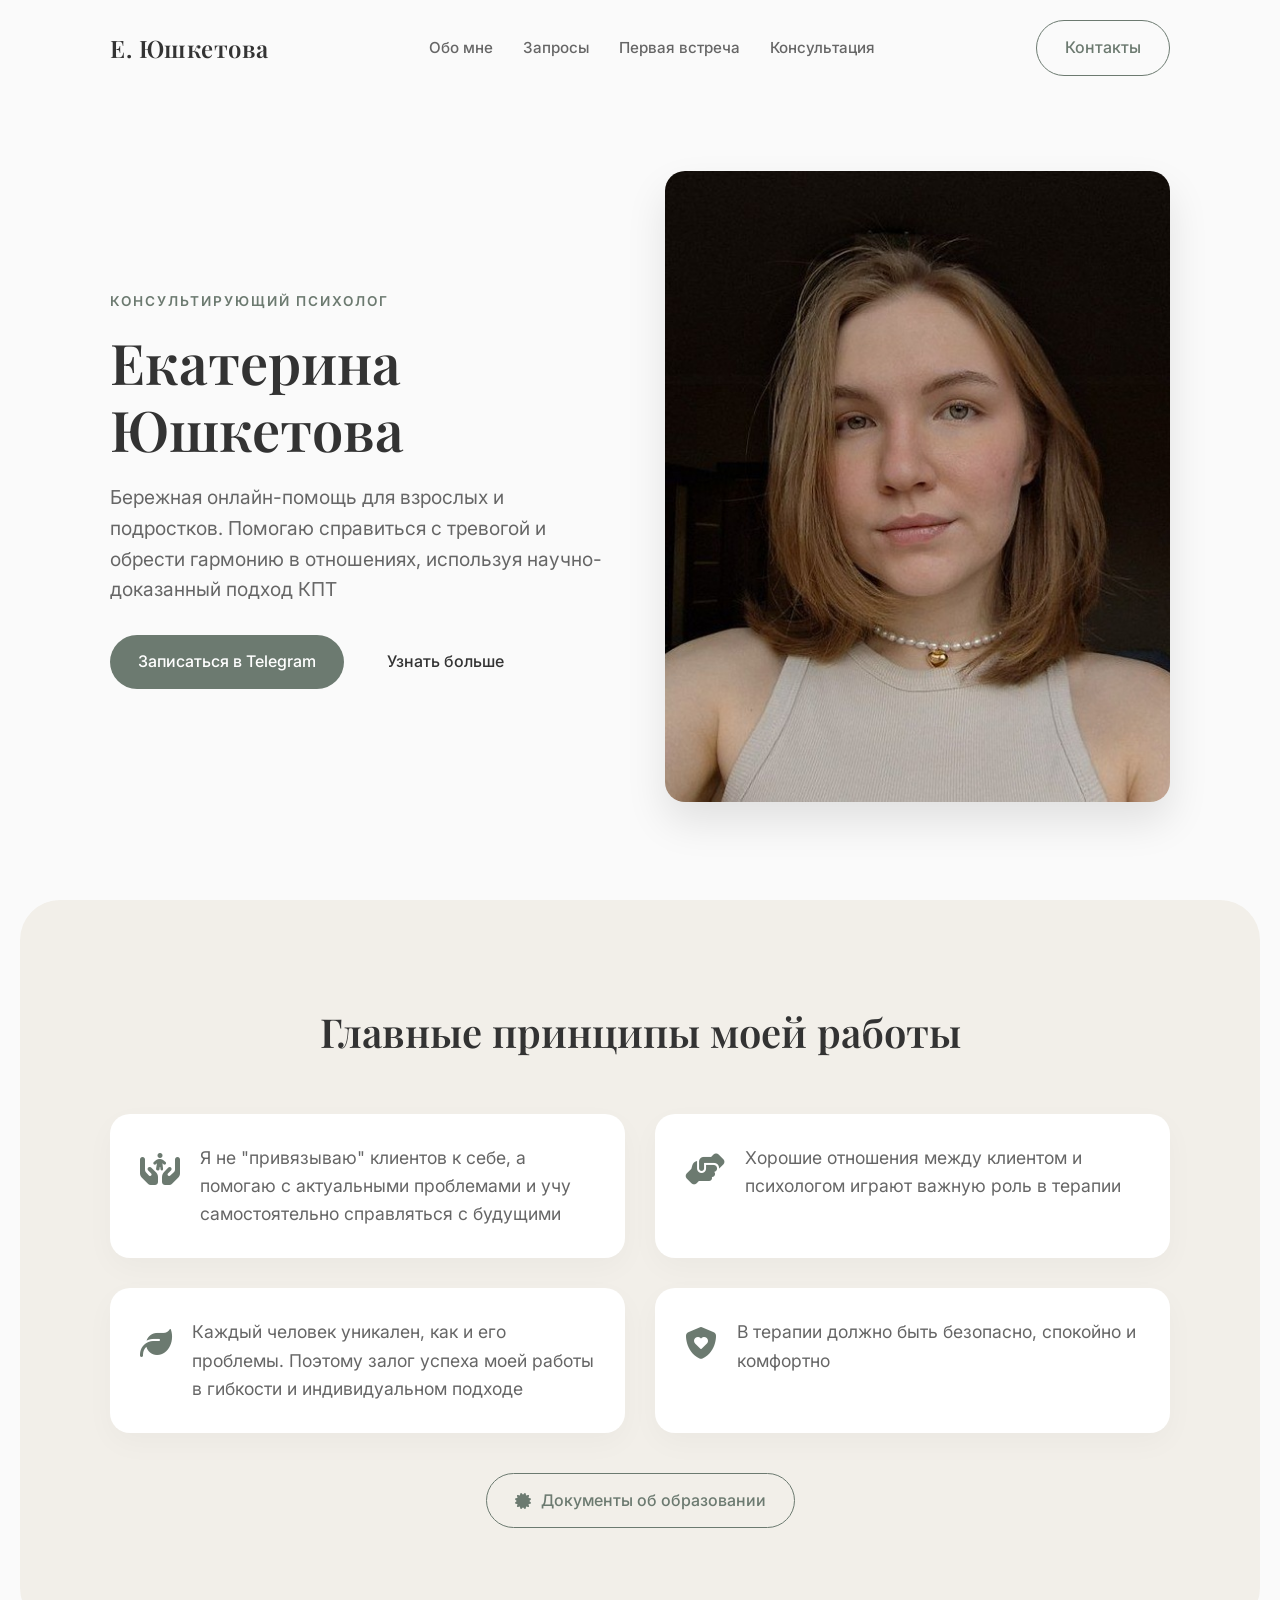
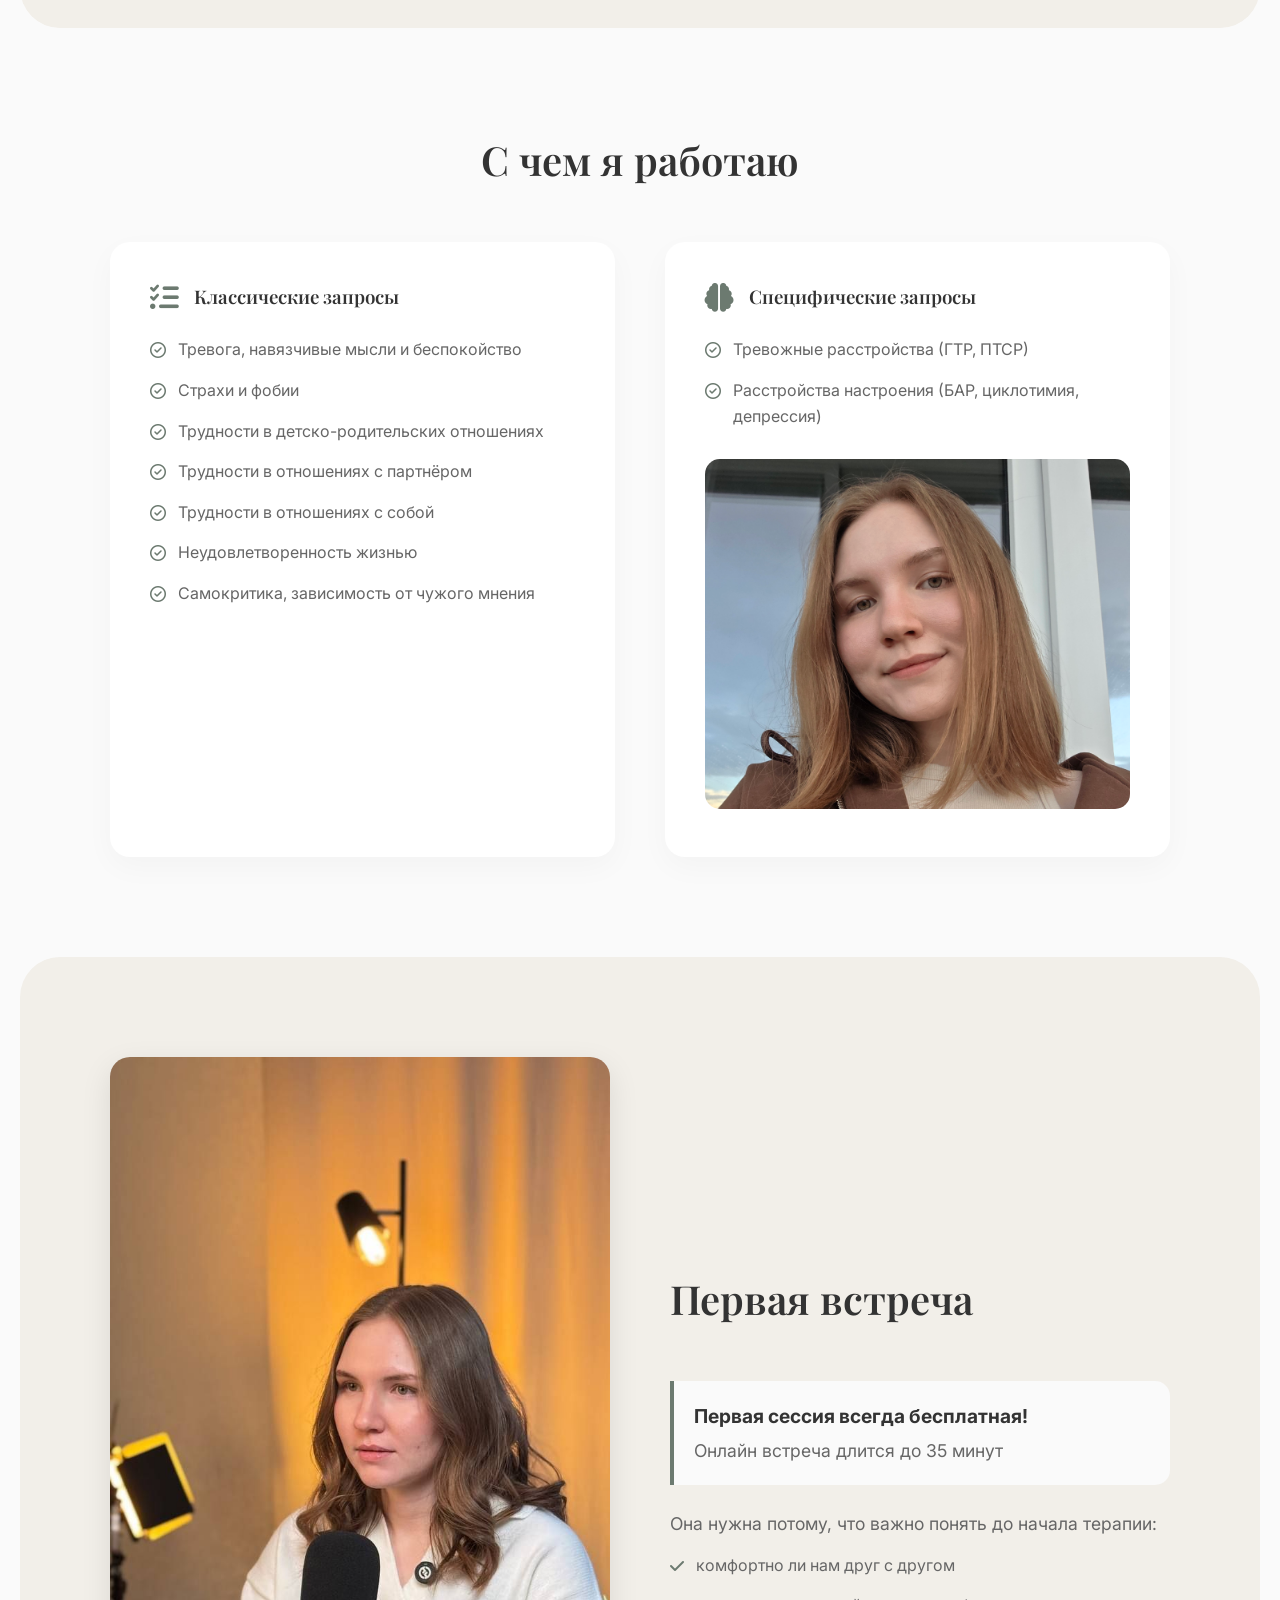
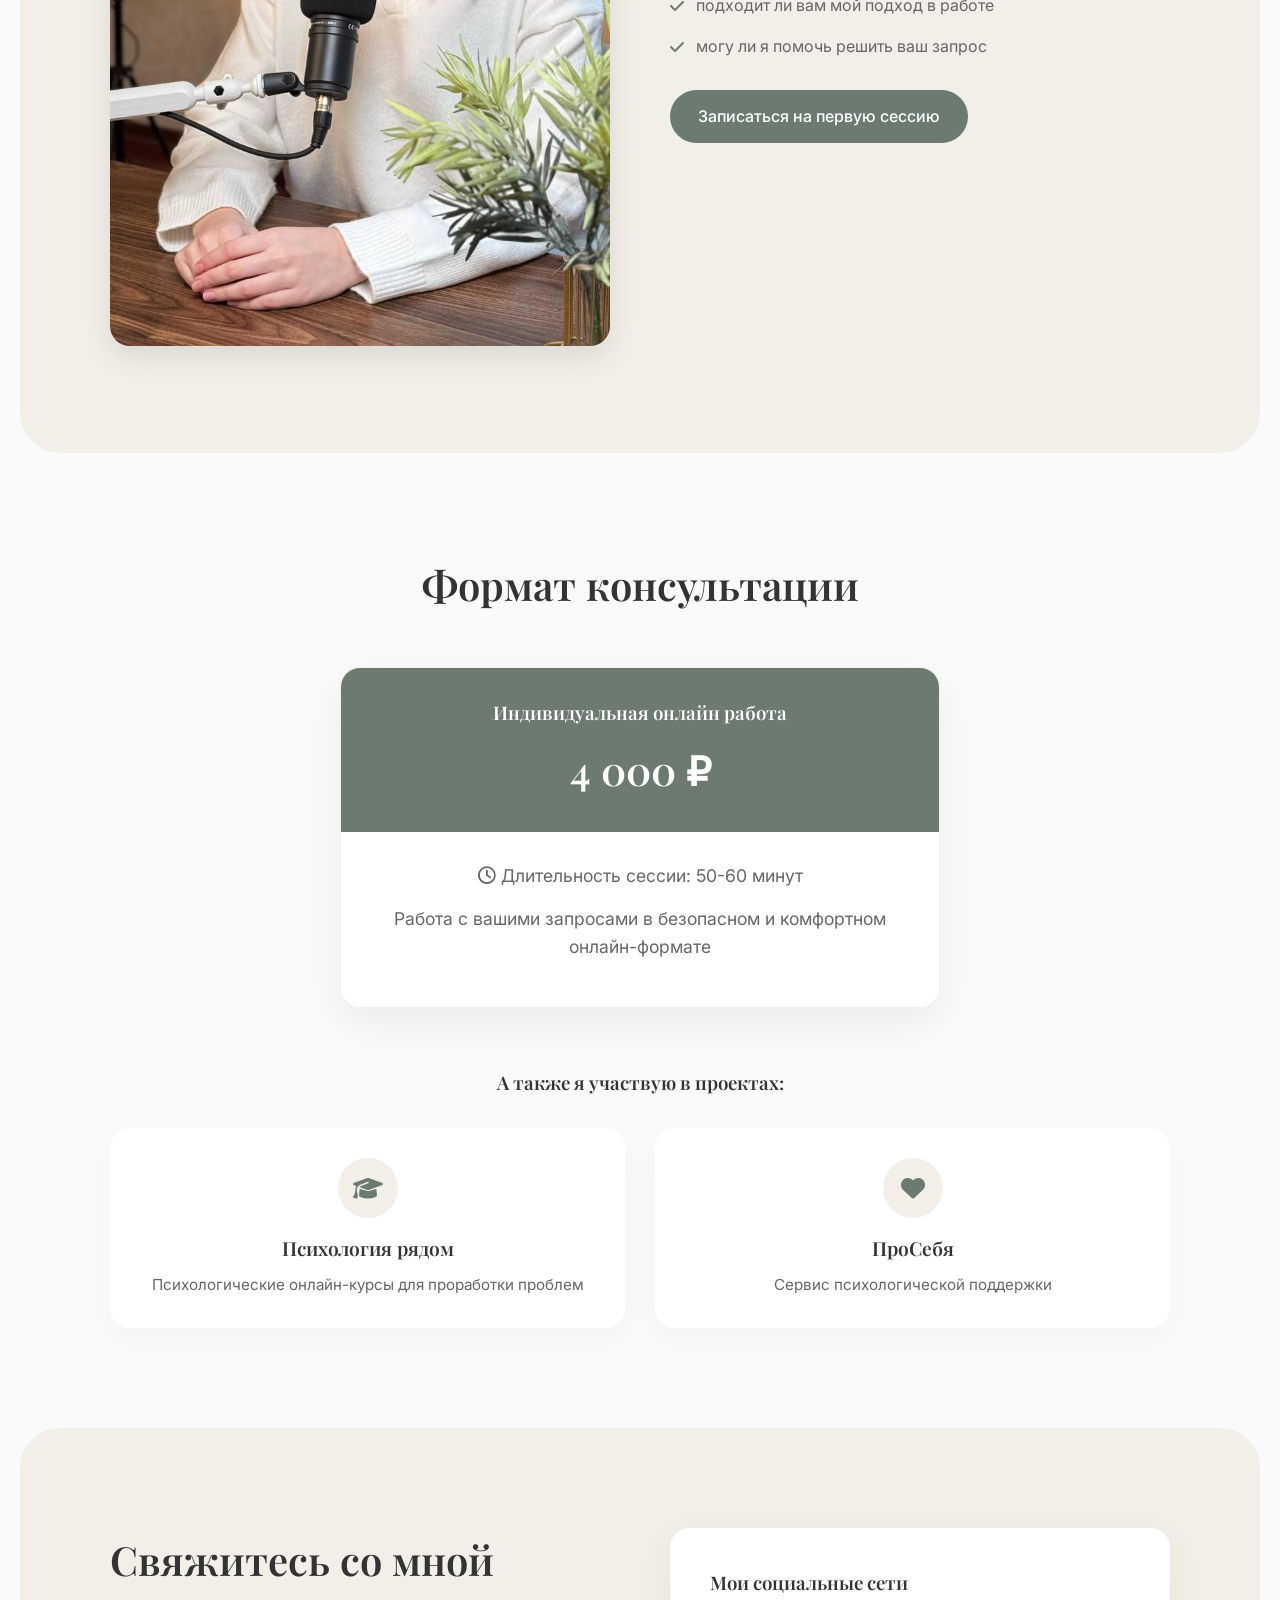
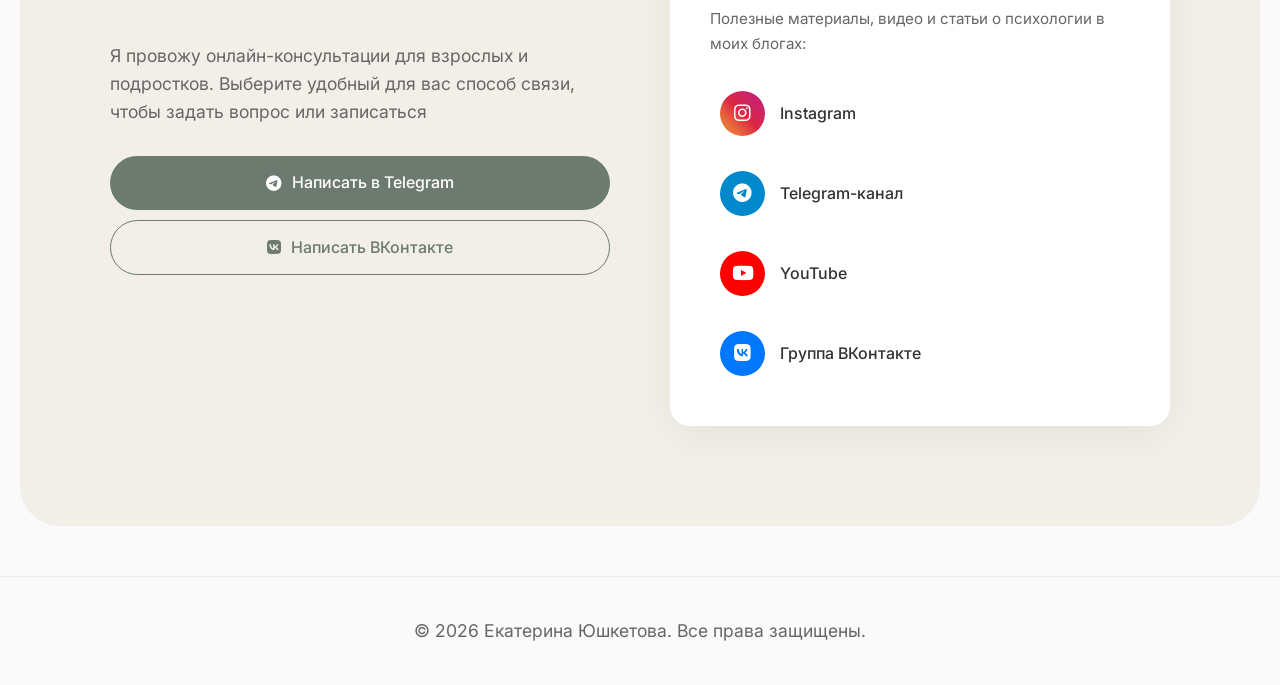
==== index.html @ dc8696ef "Add files via upload" ====
<!DOCTYPE html>
<html lang="ru">
<head>
    <meta charset="UTF-8">
    <meta name="viewport" content="width=device-width, initial-scale=1.0">
    <meta name="description" content="Екатерина Юшкетова — консультирующий психолог. Онлайн консультации, КПТ, помощь при тревоге и сложностях в отношениях.">
    <title>Екатерина Юшкетова | Психолог</title>
    <!-- Fonts -->
    <link rel="preconnect" href="https://fonts.googleapis.com">
    <link rel="preconnect" href="https://fonts.gstatic.com" crossorigin>
    <link href="https://fonts.googleapis.com/css2?family=Inter:wght@300;400;500;600&family=Playfair+Display:ital,wght@0,400;0,600;1,400&display=swap" rel="stylesheet">
    <!-- FontAwesome for icons -->
    <link rel="stylesheet" href="https://cdnjs.cloudflare.com/ajax/libs/font-awesome/6.4.0/css/all.min.css">
    <!-- Custom CSS -->
    <link rel="stylesheet" href="style.css">
</head>
<body>
    <!-- Navbar -->
    <nav class="navbar">
        <div class="container nav-content">
            <a href="#" class="logo">Е. Юшкетова</a>
            <ul class="nav-links">
                <li><a href="#principles">Обо мне</a></li>
                <li><a href="#specialization">Запросы</a></li>
                <li><a href="#first-meeting">Первая встреча</a></li>
                <li><a href="#format">Консультация</a></li>
            </ul>
            <a href="#contacts" class="btn btn-outline nav-btn">Контакты</a>
        </div>
    </nav>

    <!-- Hero Section -->
    <header class="hero">
        <div class="container hero-content">
            <div class="hero-text fade-in-up">
                <p class="subtitle">Консультирующий психолог</p>
                <h1>Екатерина Юшкетова</h1>
                <p class="description">Бережная онлайн-помощь для взрослых и подростков. Помогаю справиться с тревогой и обрести гармонию в отношениях, используя научно-доказанный подход КПТ</p>
                <div class="hero-actions">
                    <a href="https://t.me/The_Katya" target="_blank" class="btn btn-primary">Записаться в Telegram</a>
                    <a href="#principles" class="btn btn-secondary">Узнать больше</a>
                </div>
            </div>
            <div class="hero-image fade-in-up delay-1">
                <!-- Using photo from folder -->
                <img src="Фото/photo_2024-10-14_13-21-22.jpg" alt="Екатерина Юшкетова" style="width:100%; border-radius:20px; object-fit: cover; aspect-ratio: 4/5; box-shadow: 0 20px 40px rgba(0,0,0,0.1);">
            </div>
        </div>
    </header>

    <!-- Principles Section -->
    <section id="principles" class="section bg-light">
        <div class="container">
            <h2 class="section-title fade-in-up">Главные принципы моей работы</h2>
            <div class="principles-grid">
                <div class="principle-card fade-in-up">
                    <div class="icon"><i class="fa-solid fa-hands-holding-child"></i></div>
                    <p>Я не "привязываю" клиентов к себе, а помогаю с актуальными проблемами и учу самостоятельно справляться с будущими</p>
                </div>
                <div class="principle-card fade-in-up delay-1">
                    <div class="icon"><i class="fa-solid fa-handshake-angle"></i></div>
                    <p>Хорошие отношения между клиентом и психологом играют важную роль в терапии</p>
                </div>
                <div class="principle-card fade-in-up delay-2">
                    <div class="icon"><i class="fa-solid fa-leaf"></i></div>
                    <p>Каждый человек уникален, как и его проблемы. Поэтому залог успеха моей работы в гибкости и индивидуальном подходе</p>
                </div>
                <div class="principle-card fade-in-up delay-3">
                    <div class="icon"><i class="fa-solid fa-shield-heart"></i></div>
                    <p>В терапии должно быть безопасно, спокойно и комфортно</p>
                </div>
            </div>
            <div class="text-center mt-4 fade-in-up delay-2" style="margin-top: 40px;">
                <a href="https://vk.ru/album-227094926_305493323" target="_blank" class="btn btn-outline"><i class="fa-solid fa-certificate"></i> Документы об образовании</a>
            </div>
        </div>
    </section>

    <!-- Specialization Section -->
    <section id="specialization" class="section">
        <div class="container">
            <h2 class="section-title fade-in-up">С чем я работаю</h2>
            <div class="services-wrapper">
                <div class="service-column fade-in-up">
                    <div class="column-header">
                        <i class="fa-solid fa-list-check"></i>
                        <h3>Классические запросы</h3>
                    </div>
                    <ul class="custom-list">
                        <li><i class="fa-regular fa-circle-check"></i> Тревога, навязчивые мысли и беспокойство</li>
                        <li><i class="fa-regular fa-circle-check"></i> Страхи и фобии</li>
                        <li><i class="fa-regular fa-circle-check"></i> Трудности в детско-родительских отношениях</li>
                        <li><i class="fa-regular fa-circle-check"></i> Трудности в отношениях с партнёром</li>
                        <li><i class="fa-regular fa-circle-check"></i> Трудности в отношениях с собой</li>
                        <li><i class="fa-regular fa-circle-check"></i> Неудовлетворенность жизнью</li>
                        <li><i class="fa-regular fa-circle-check"></i> Самокритика, зависимость от чужого мнения</li>
                    </ul>
                </div>
                <div class="service-column fade-in-up delay-1">
                    <div class="column-header">
                        <i class="fa-solid fa-brain"></i>
                        <h3>Специфические запросы</h3>
                    </div>
                    <ul class="custom-list">
                        <li><i class="fa-regular fa-circle-check"></i> Тревожные расстройства (ГТР, ПТСР)</li>
                        <li><i class="fa-regular fa-circle-check"></i> Расстройства настроения (БАР, циклотимия, депрессия)</li>
                    </ul>
                    
                    <div class="image-box mt-4" style="margin-top: 30px;">
                        <img src="Фото/lv_0_20250629181248.png" alt="Психолог онлайн" style="width:100%; border-radius:15px; max-height: 350px; object-fit: cover; object-position: top center;">
                    </div>
                </div>
            </div>
        </div>
    </section>

    <!-- First Meeting Section -->
    <section id="first-meeting" class="section bg-light">
        <div class="container meeting-content">
            <div class="meeting-image fade-in-up">
                <img src="Фото/IMG_20260704_150900_415.jpg" alt="Первая встреча" style="width:100%; border-radius:20px; box-shadow: 0 10px 30px rgba(0,0,0,0.1);">
            </div>
            <div class="meeting-text fade-in-up delay-1">
                <h2 class="section-title left-align">Первая встреча</h2>
                <div class="highlight-box">
                    <strong>Первая сессия всегда бесплатная!</strong>
                    <p>Онлайн встреча длится до 35 минут</p>
                </div>
                <p style="margin-top: 25px; margin-bottom: 15px;">Она нужна потому, что важно понять до начала терапии:</p>
                <ul class="custom-list">
                    <li><i class="fa-solid fa-check"></i> комфортно ли нам друг с другом</li>
                    <li><i class="fa-solid fa-check"></i> подходит ли вам мой подход в работе</li>
                    <li><i class="fa-solid fa-check"></i> могу ли я помочь решить ваш запрос</li>
                </ul>
                <div style="margin-top: 30px;">
                    <a href="https://t.me/The_Katya" target="_blank" class="btn btn-primary">Записаться на первую сессию</a>
                </div>
            </div>
        </div>
    </section>

    <!-- Formats & Pricing Section -->
    <section id="format" class="section">
        <div class="container">
            <h2 class="section-title fade-in-up">Формат консультации</h2>
            
            <div class="formats-grid fade-in-up">
                <div class="format-card primary-format">
                    <div class="format-header">
                        <h3>Индивидуальная онлайн работа</h3>
                        <div class="price">4 000 ₽</div>
                    </div>
                    <div class="format-body">
                        <p><i class="fa-regular fa-clock"></i> Длительность сессии: 50-60 минут</p>
                        <p>Работа с вашими запросами в безопасном и комфортном онлайн-формате</p>
                    </div>
                </div>
            </div>

            <h3 class="projects-title fade-in-up" style="margin-top: 60px;">А также я участвую в проектах:</h3>
            <div class="projects-grid fade-in-up delay-1">
                <a href="https://share.google/qW8I3oYLE4i6MuVQz" target="_blank" class="project-card">
                    <div class="project-icon"><i class="fa-solid fa-graduation-cap"></i></div>
                    <h4>Психология рядом</h4>
                    <p>Психологические онлайн-курсы для проработки проблем</p>
                </a>
                <a href="https://prosebya.ru/b2c" target="_blank" class="project-card">
                    <div class="project-icon"><i class="fa-solid fa-heart"></i></div>
                    <h4>ПроСебя</h4>
                    <p>Сервис психологической поддержки</p>
                </a>
            </div>
        </div>
    </section>

    <!-- Socials & Contacts Section -->
    <section id="contacts" class="section bg-light" style="margin-bottom: 50px;">
        <div class="container contacts-content">
            <div class="contacts-text fade-in-up">
                <h2 class="section-title left-align">Свяжитесь со мной</h2>
                <p>Я провожу онлайн-консультации для взрослых и подростков. Выберите удобный для вас способ связи, чтобы задать вопрос или записаться</p>
                
                <div class="booking-links" style="margin-top: 30px;">
                    <a href="https://t.me/The_Katya" target="_blank" class="btn btn-primary w-full mb-2"><i class="fa-brands fa-telegram"></i> Написать в Telegram</a>
                    <a href="https://vk.me/282413646" target="_blank" class="btn btn-outline w-full"><i class="fa-brands fa-vk"></i> Написать ВКонтакте</a>
                </div>
            </div>
            
            <div class="socials-box fade-in-up delay-1">
                <h3>Мои социальные сети</h3>
                <p>Полезные материалы, видео и статьи о психологии в моих блогах:</p>
                <ul class="social-links-list">
                    <li>
                        <a href="https://www.instagram.com/psycomforter?utm_source=qr&igsh=Z3plcTFtcXZvbjB3" target="_blank">
                            <div class="social-icon instagram"><i class="fa-brands fa-instagram"></i></div>
                            <span>Instagram</span>
                        </a>
                    </li>
                    <li>
                        <a href="https://t.me/psyushk" target="_blank">
                            <div class="social-icon telegram"><i class="fa-brands fa-telegram"></i></div>
                            <span>Telegram-канал</span>
                        </a>
                    </li>
                    <li>
                        <a href="https://youtube.com/@psycomforter?si=E9NXqM56vA7rZB0q" target="_blank">
                            <div class="social-icon youtube"><i class="fa-brands fa-youtube"></i></div>
                            <span>YouTube</span>
                        </a>
                    </li>
                    <li>
                        <a href="https://vk.ru/psycomforterr" target="_blank">
                            <div class="social-icon vk"><i class="fa-brands fa-vk"></i></div>
                            <span>Группа ВКонтакте</span>
                        </a>
                    </li>
                </ul>
            </div>
        </div>
    </section>

    <!-- Footer -->
    <footer>
        <div class="container footer-content">
            <p>&copy; 2026 Екатерина Юшкетова. Все права защищены.</p>
        </div>
    </footer>

    <!-- Custom JS -->
    <script src="script.js"></script>
</body>
</html>
---- style.css ----
/* Color Variables */
:root {
    --bg-color: #FAFAFA; /* Soft warm white */
    --bg-light: #F2EFE9; /* Beige/sand */
    --text-main: #333333;
    --text-muted: #666666;
    --primary-color: #6C7A70; /* Muted sage green */
    --primary-hover: #5A665D;
    --accent-color: #C8B8A6; /* Warm sand */
    
    --font-heading: 'Playfair Display', serif;
    --font-body: 'Inter', sans-serif;
    
    --transition: all 0.3s ease;
}

* {
    margin: 0;
    padding: 0;
    box-sizing: border-box;
}

html {
    scroll-behavior: smooth;
}

body {
    font-family: var(--font-body);
    color: var(--text-main);
    background-color: var(--bg-color);
    line-height: 1.6;
    overflow-x: hidden;
}

.container {
    max-width: 1100px;
    margin: 0 auto;
    padding: 0 20px;
}

/* Typography */
h1, h2, h3, h4 {
    font-family: var(--font-heading);
    font-weight: 600;
    color: var(--text-main);
}

h1 {
    font-size: 3.5rem;
    line-height: 1.2;
    margin-bottom: 20px;
}

h2 {
    font-size: 2.5rem;
    margin-bottom: 20px;
}

p {
    font-size: 1.1rem;
    color: var(--text-muted);
}

/* Buttons */
.btn {
    display: inline-flex;
    align-items: center;
    justify-content: center;
    gap: 10px;
    padding: 14px 28px;
    border-radius: 30px;
    text-decoration: none;
    font-weight: 500;
    font-size: 1rem;
    cursor: pointer;
    transition: var(--transition);
    border: none;
}

.btn-primary {
    background-color: var(--primary-color);
    color: white;
}

.btn-primary:hover {
    background-color: var(--primary-hover);
    transform: translateY(-2px);
    box-shadow: 0 8px 20px rgba(108, 122, 112, 0.2);
}

.btn-secondary {
    background-color: transparent;
    color: var(--text-main);
}

.btn-secondary:hover {
    color: var(--primary-color);
}

.btn-outline {
    background-color: transparent;
    border: 1px solid var(--primary-color);
    color: var(--primary-color);
}

.btn-outline:hover {
    background-color: var(--primary-color);
    color: white;
}

.w-full {
    width: 100%;
}

.mb-2 {
    margin-bottom: 10px;
}

.mt-4 {
    margin-top: 30px;
}

.text-center {
    text-align: center;
}

/* Navbar */
.navbar {
    position: fixed;
    top: 0;
    left: 0;
    width: 100%;
    padding: 20px 0;
    background: rgba(250, 250, 250, 0.9);
    backdrop-filter: blur(10px);
    -webkit-backdrop-filter: blur(10px);
    z-index: 1000;
    transition: var(--transition);
    border-bottom: 1px solid transparent;
}

.navbar.scrolled {
    padding: 15px 0;
    border-bottom: 1px solid rgba(0,0,0,0.05);
    box-shadow: 0 4px 20px rgba(0,0,0,0.02);
}

.nav-content {
    display: flex;
    justify-content: space-between;
    align-items: center;
}

.logo {
    font-family: var(--font-heading);
    font-size: 1.5rem;
    font-weight: 600;
    text-decoration: none;
    color: var(--text-main);
    letter-spacing: 0.5px;
}

.nav-links {
    display: flex;
    list-style: none;
    gap: 30px;
}

.nav-links a {
    text-decoration: none;
    color: var(--text-muted);
    font-weight: 500;
    font-size: 0.95rem;
    transition: var(--transition);
}

.nav-links a:hover {
    color: var(--primary-color);
}

/* Hero Section */
.hero {
    min-height: 100vh;
    display: flex;
    align-items: center;
    padding-top: 80px;
}

.hero-content {
    display: grid;
    grid-template-columns: 1fr 1fr;
    gap: 50px;
    align-items: center;
}

.subtitle {
    color: var(--primary-color);
    font-weight: 600;
    text-transform: uppercase;
    letter-spacing: 2px;
    font-size: 0.85rem;
    margin-bottom: 15px;
}

.hero .description {
    margin-bottom: 30px;
    font-size: 1.2rem;
}

.hero-actions {
    display: flex;
    gap: 15px;
}

/* Section Shared */
.section {
    padding: 100px 0;
}

.bg-light {
    background-color: var(--bg-light);
    border-radius: 40px;
    margin: 0 20px;
}

.section-title {
    text-align: center;
    margin-bottom: 50px;
}

.section-title.left-align {
    text-align: left;
}

/* Principles */
.principles-grid {
    display: grid;
    grid-template-columns: repeat(2, 1fr);
    gap: 30px;
}

.principle-card {
    background: white;
    padding: 30px;
    border-radius: 20px;
    box-shadow: 0 10px 30px rgba(0,0,0,0.03);
    display: flex;
    gap: 20px;
    align-items: flex-start;
    transition: var(--transition);
}

.principle-card:hover {
    transform: translateY(-5px);
    box-shadow: 0 15px 40px rgba(0,0,0,0.06);
}

.principle-card .icon {
    font-size: 2rem;
    color: var(--primary-color);
    flex-shrink: 0;
}

/* Services Wrapper */
.services-wrapper {
    display: grid;
    grid-template-columns: 1fr 1fr;
    gap: 50px;
}

.service-column {
    background: white;
    padding: 40px;
    border-radius: 20px;
    box-shadow: 0 10px 30px rgba(0,0,0,0.03);
}

.column-header {
    display: flex;
    align-items: center;
    gap: 15px;
    margin-bottom: 25px;
}

.column-header i {
    font-size: 1.8rem;
    color: var(--primary-color);
}

.custom-list {
    list-style: none;
}

.custom-list li {
    display: flex;
    align-items: flex-start;
    gap: 12px;
    margin-bottom: 15px;
    color: var(--text-muted);
}

.custom-list li i {
    color: var(--primary-color);
    margin-top: 5px;
}

/* Meeting Content */
.meeting-content {
    display: grid;
    grid-template-columns: 1fr 1fr;
    gap: 60px;
    align-items: center;
}

.highlight-box {
    background: var(--bg-color);
    border-left: 4px solid var(--primary-color);
    padding: 20px;
    border-radius: 0 15px 15px 0;
}

.highlight-box strong {
    font-size: 1.2rem;
    color: var(--text-main);
    display: block;
    margin-bottom: 5px;
}

/* Formats & Projects */
.formats-grid {
    max-width: 600px;
    margin: 0 auto 50px auto;
}

.format-card {
    background: white;
    border-radius: 20px;
    overflow: hidden;
    box-shadow: 0 15px 40px rgba(0,0,0,0.06);
    border: 1px solid rgba(108, 122, 112, 0.1);
}

.format-header {
    background: var(--primary-color);
    color: white;
    padding: 30px;
    text-align: center;
}

.format-header h3 {
    color: white;
    margin-bottom: 10px;
}

.format-header .price {
    font-size: 2.5rem;
    font-weight: 600;
    font-family: var(--font-heading);
}

.format-body {
    padding: 30px;
    text-align: center;
}

.format-body p {
    margin-bottom: 15px;
}

.projects-title {
    text-align: center;
    margin-bottom: 30px;
}

.projects-grid {
    display: grid;
    grid-template-columns: 1fr 1fr;
    gap: 30px;
}

.project-card {
    background: white;
    padding: 30px;
    border-radius: 20px;
    text-decoration: none;
    color: var(--text-main);
    box-shadow: 0 10px 30px rgba(0,0,0,0.03);
    transition: var(--transition);
    display: flex;
    flex-direction: column;
    align-items: center;
    text-align: center;
}

.project-card:hover {
    transform: translateY(-5px);
    box-shadow: 0 15px 40px rgba(0,0,0,0.06);
}

.project-icon {
    width: 60px;
    height: 60px;
    background: var(--bg-light);
    border-radius: 50%;
    display: flex;
    align-items: center;
    justify-content: center;
    font-size: 1.5rem;
    color: var(--primary-color);
    margin-bottom: 15px;
}

.project-card h4 {
    margin-bottom: 10px;
    font-size: 1.2rem;
}

.project-card p {
    font-size: 0.95rem;
}

/* Contacts Section */
.contacts-content {
    display: grid;
    grid-template-columns: 1fr 1fr;
    gap: 60px;
}

.socials-box {
    background: white;
    padding: 40px;
    border-radius: 20px;
    box-shadow: 0 10px 40px rgba(0,0,0,0.05);
}

.socials-box h3 {
    margin-bottom: 10px;
}

.socials-box p {
    font-size: 0.95rem;
    margin-bottom: 25px;
}

.social-links-list {
    list-style: none;
    display: flex;
    flex-direction: column;
    gap: 15px;
}

.social-links-list a {
    display: flex;
    align-items: center;
    gap: 15px;
    text-decoration: none;
    color: var(--text-main);
    font-weight: 500;
    transition: var(--transition);
    padding: 10px;
    border-radius: 12px;
}

.social-links-list a:hover {
    background: var(--bg-color);
}

.social-icon {
    width: 45px;
    height: 45px;
    border-radius: 50%;
    display: flex;
    align-items: center;
    justify-content: center;
    color: white;
    font-size: 1.2rem;
}

.instagram { background: linear-gradient(45deg, #f09433 0%, #e6683c 25%, #dc2743 50%, #cc2366 75%, #bc1888 100%); }
.telegram { background: #0088cc; }
.youtube { background: #FF0000; }
.vk { background: #0077FF; }

/* Footer */
footer {
    padding: 40px 0;
    text-align: center;
    border-top: 1px solid rgba(0,0,0,0.05);
}

/* Animations */
.fade-in-up {
    opacity: 0;
    transform: translateY(30px);
    transition: opacity 0.8s ease-out, transform 0.8s ease-out;
}

.fade-in-up.visible {
    opacity: 1;
    transform: translateY(0);
}

.delay-1 { transition-delay: 0.2s; }
.delay-2 { transition-delay: 0.4s; }
.delay-3 { transition-delay: 0.6s; }

/* Responsive */
@media (max-width: 900px) {
    h1 { font-size: 2.8rem; }
    .hero-content, .contacts-content, .principles-grid, .services-wrapper, .meeting-content, .projects-grid {
        grid-template-columns: 1fr;
    }
    .hero {
        padding-top: 120px;
        text-align: center;
    }
    .hero-actions {
        justify-content: center;
    }
    .nav-links {
        display: none;
    }
    .bg-light {
        margin: 0;
        border-radius: 0;
    }
    .highlight-box {
        border-radius: 15px;
    }
}
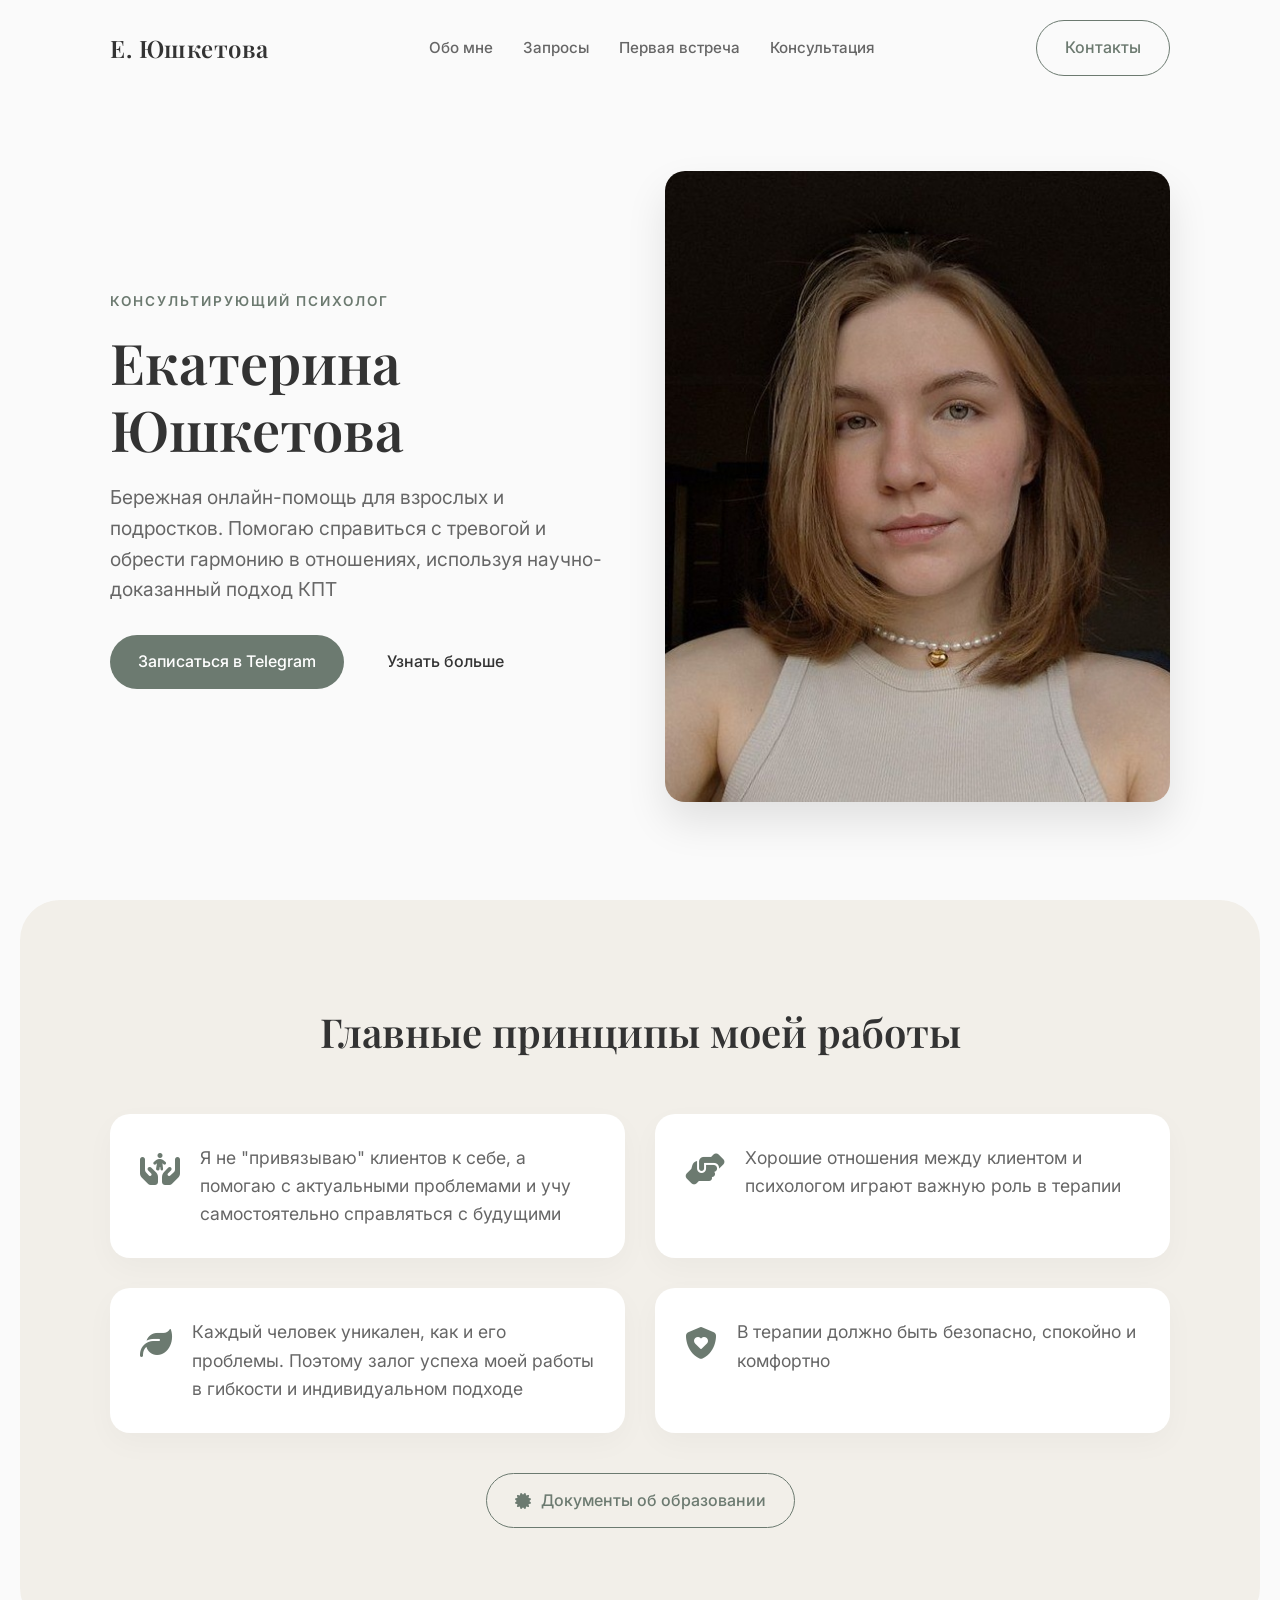
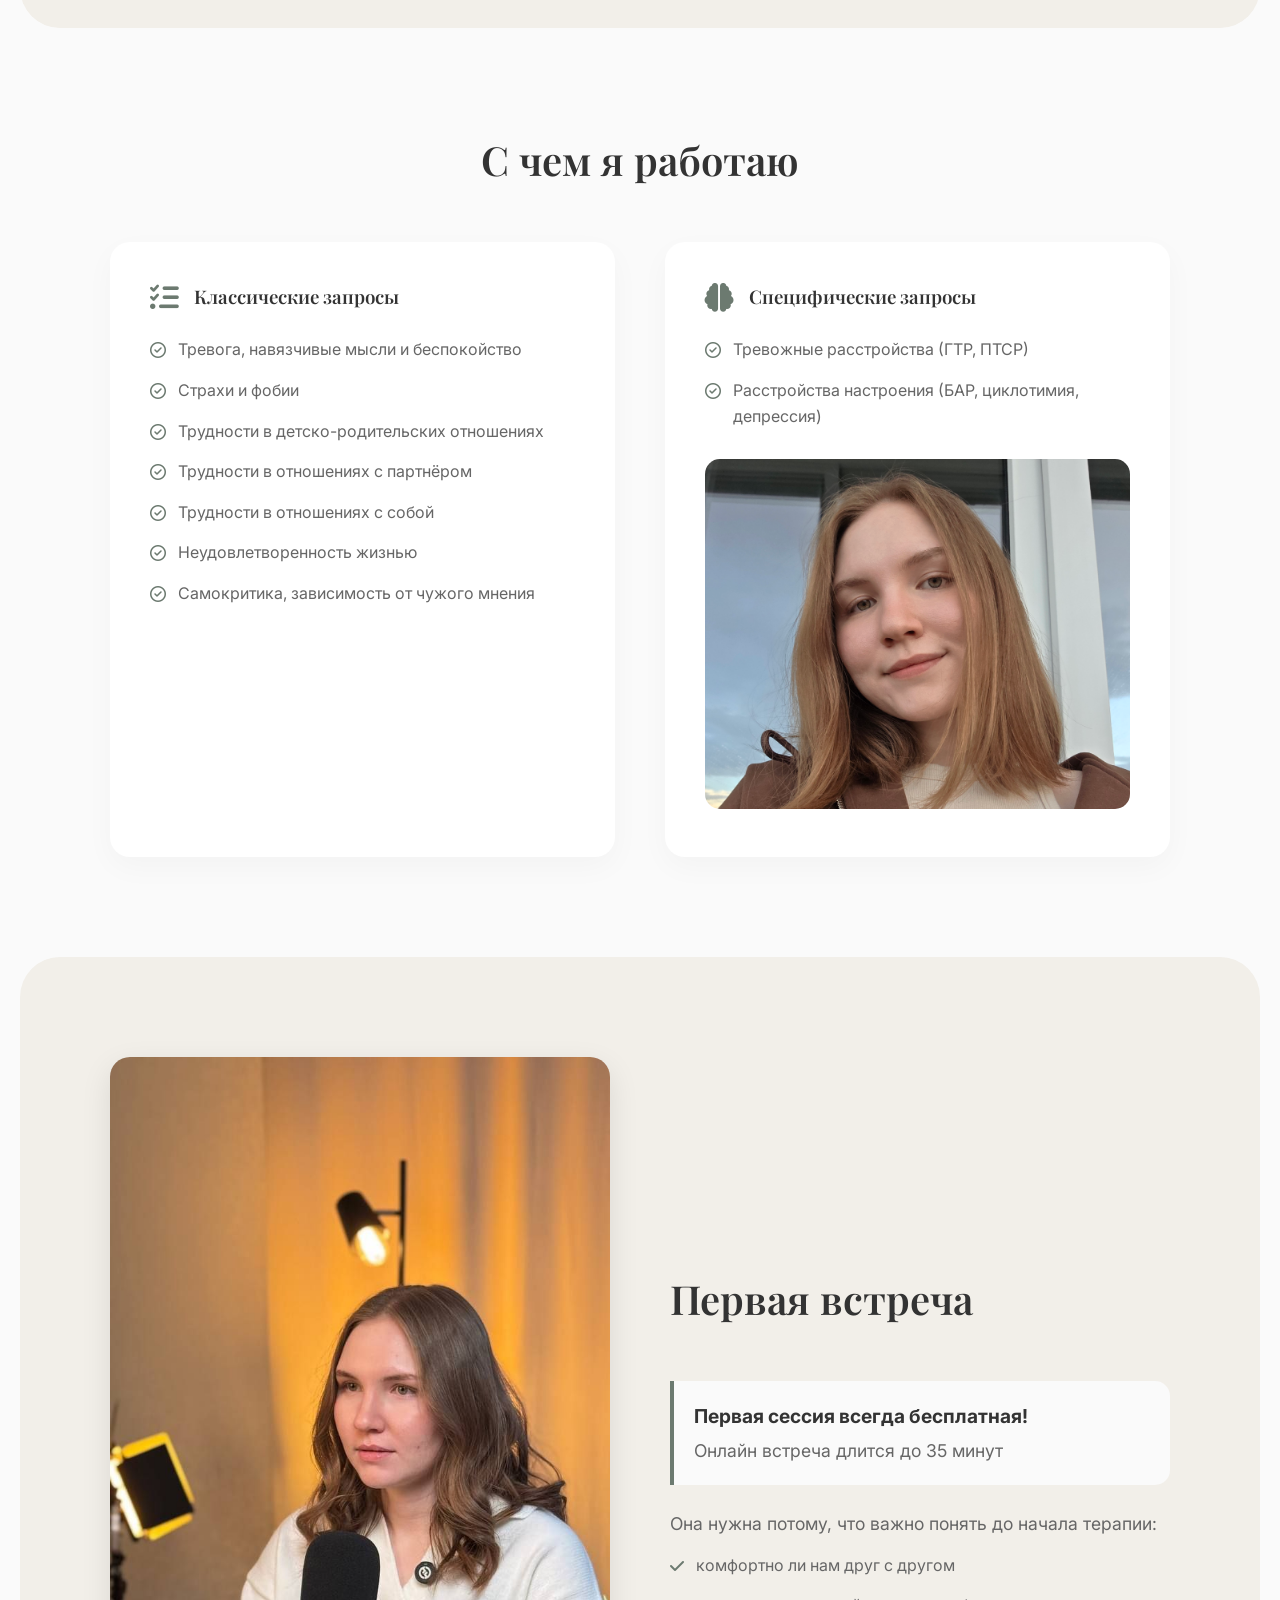
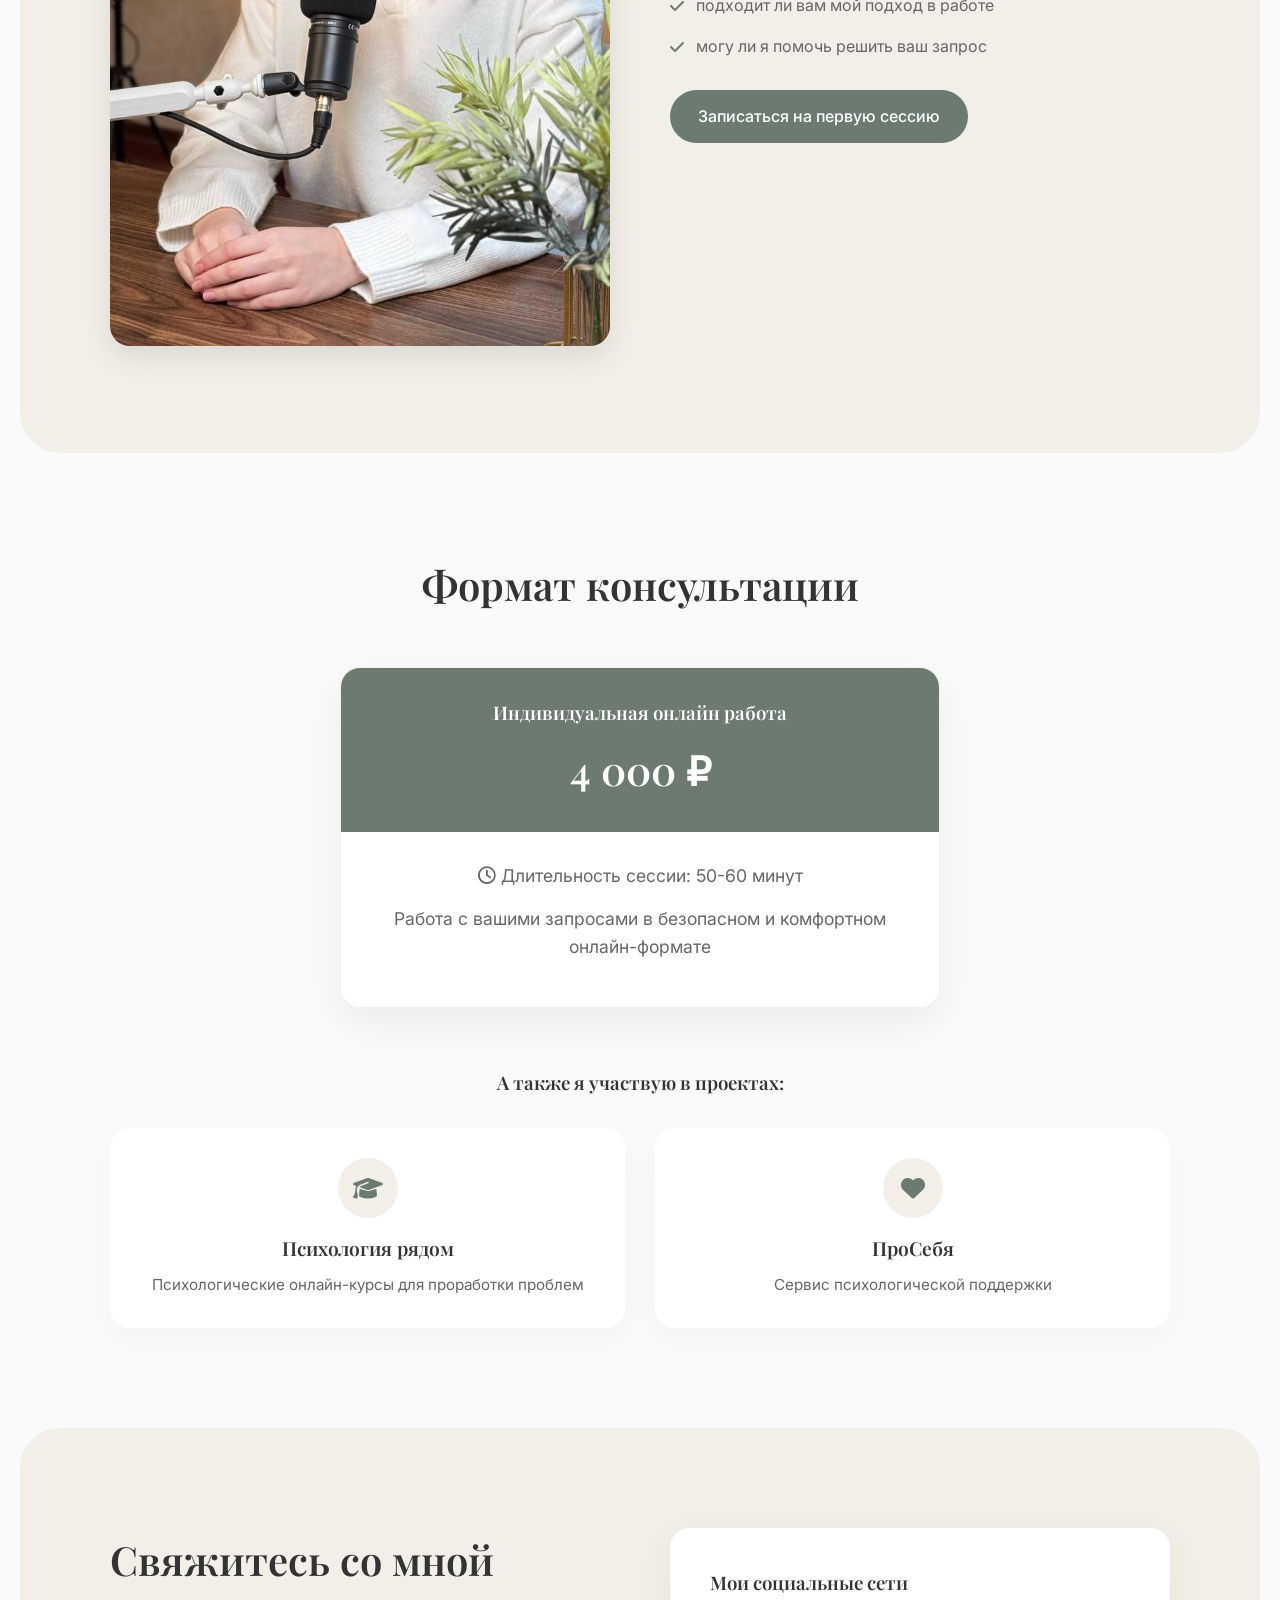
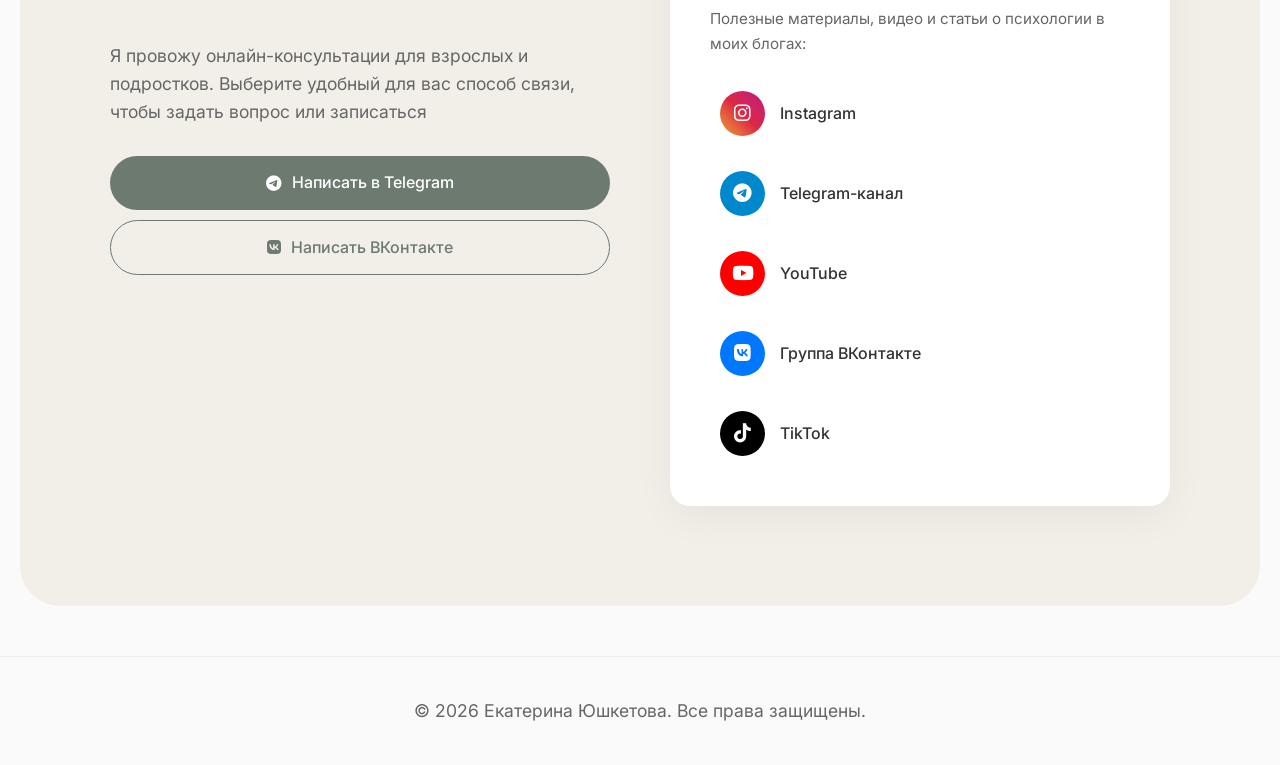
==== commit 2644d3cc: "Add files via upload" ====
--- a/index.html
+++ b/index.html
@@ -159,7 +159,7 @@
 
             <h3 class="projects-title fade-in-up" style="margin-top: 60px;">А также я участвую в проектах:</h3>
             <div class="projects-grid fade-in-up delay-1">
-                <a href="https://share.google/qW8I3oYLE4i6MuVQz" target="_blank" class="project-card">
+                <a href="https://psynear.ru/" target="_blank" class="project-card">
                     <div class="project-icon"><i class="fa-solid fa-graduation-cap"></i></div>
                     <h4>Психология рядом</h4>
                     <p>Психологические онлайн-курсы для проработки проблем</p>
@@ -214,6 +214,12 @@
                             <span>Группа ВКонтакте</span>
                         </a>
                     </li>
+                    <li>
+                        <a href="https://www.tiktok.com/@psycomforter?_t=8ouo8OvP8XR&_r=1" target="_blank">
+                            <div class="social-icon tiktok"><i class="fa-brands fa-tiktok"></i></div>
+                            <span>TikTok</span>
+                        </a>
+                    </li>
                 </ul>
             </div>
         </div>
--- a/style.css
+++ b/style.css
@@ -480,6 +480,7 @@
 .telegram { background: #0088cc; }
 .youtube { background: #FF0000; }
 .vk { background: #0077FF; }
+.tiktok { background: #000000; }
 
 /* Footer */
 footer {
